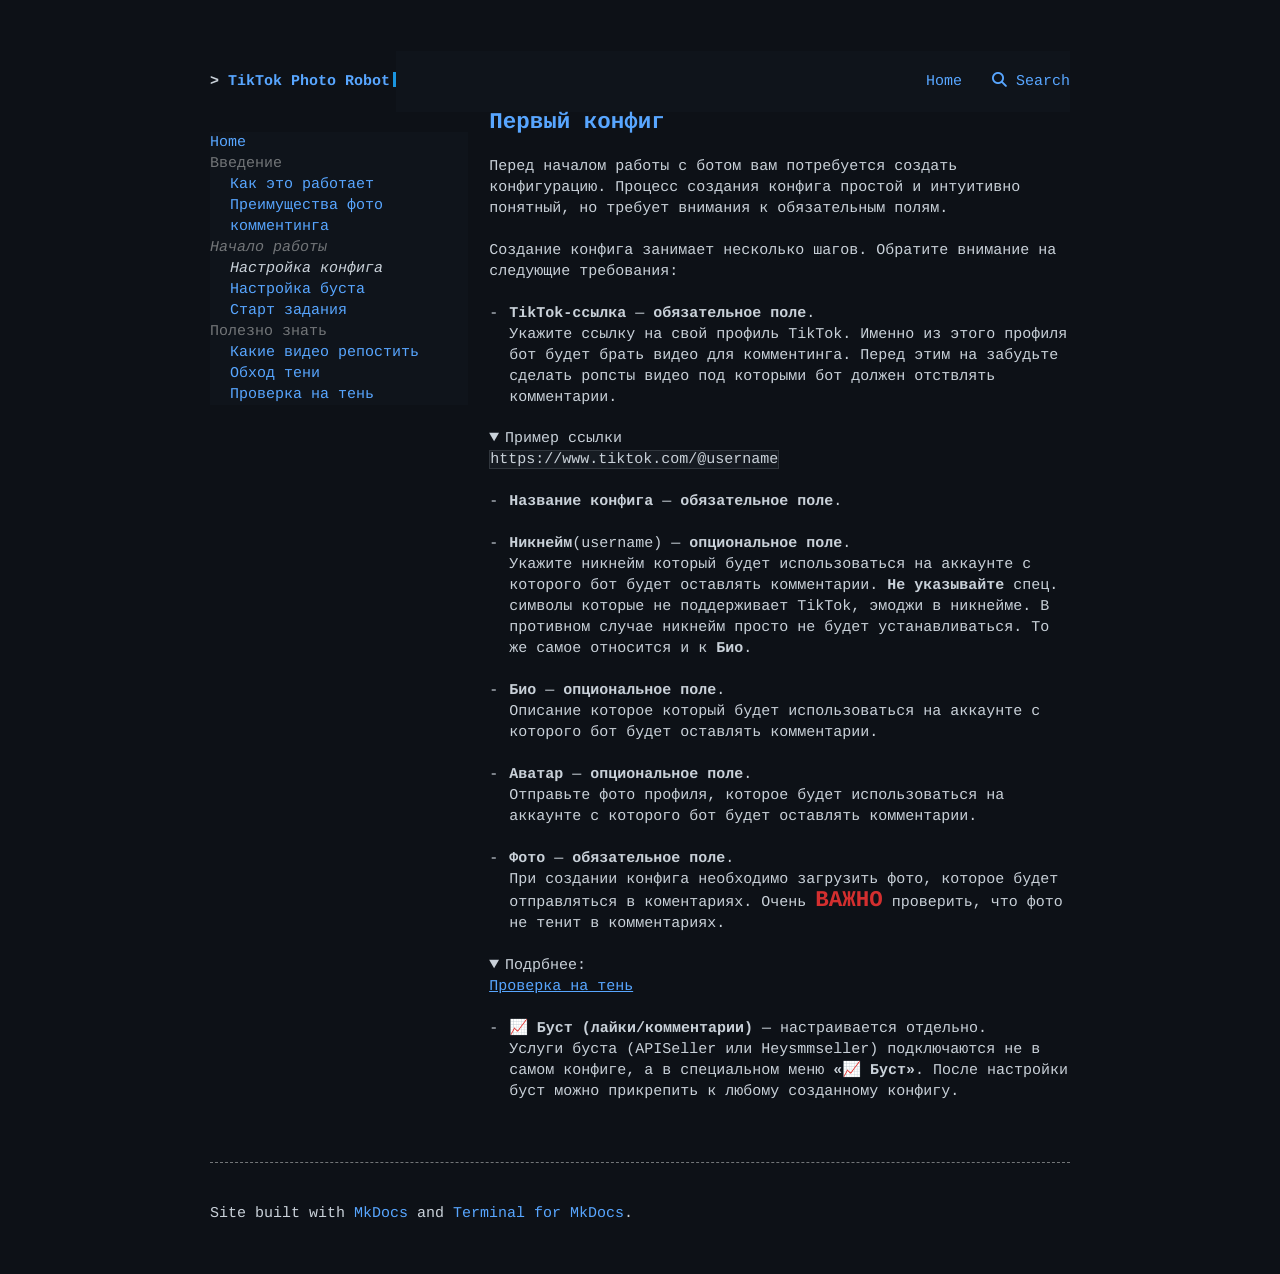
==== начало работы/Настройка конфига/index.html @ ccb89d42 "Deployed  with MkDocs version: 1.6.1" ====
<!DOCTYPE html>
<html lang="en">
<head>
    
    <meta charset="UTF-8">
    <meta name="viewport" content="width=device-width, initial-scale=1.0">
    <meta http-equiv="X-UA-Compatible" content="ie=edge">
    <meta name="generator" content="mkdocs-1.6.1, mkdocs-terminal-4.8.0">
    
    <meta name="description" content="Документация по автоматизации публикации фото в TikTok"> 
     
    <link rel="icon" type="image/png" sizes="192x192" href="../../img/android-chrome-192x192.png" />
<link rel="icon" type="image/png" sizes="512x512" href="../../img/android-chrome-512x512.png" />
<link rel="apple-touch-icon" sizes="180x180" href="../../img/apple-touch-icon.png" />
<link rel="shortcut icon" type="image/png" sizes="48x48" href="../../img/favicon.ico" />
<link rel="icon" type="image/png" sizes="16x16" href="../../img/favicon-16x16.png" />
<link rel="icon" type="image/png" sizes="32x32" href="../../img/favicon-32x32.png" />


    
 
<title>Настройка конфига - TikTok Photo Robot</title>


<link href="../../css/fontawesome/css/fontawesome.min.css" rel="stylesheet">
<link href="../../css/fontawesome/css/solid.min.css" rel="stylesheet">
<link href="../../css/normalize.css" rel="stylesheet">
<link href="../../css/terminal.css" rel="stylesheet">
<link href="../../css/theme.css" rel="stylesheet">
<link href="../../css/theme.tile_grid.css" rel="stylesheet">
<link href="../../css/theme.footer.css" rel="stylesheet">
<!-- default color palette -->
<link href="../../css/palettes/default.css" rel="stylesheet">

<!-- page layout -->
<style>
/* initially set page layout to a one column grid */
.terminal-mkdocs-main-grid {
    display: grid;
    grid-column-gap: 1.4em;
    grid-template-columns: auto;
    grid-template-rows: auto;
}

/*  
*   when side navigation is not hidden, use a two column grid.  
*   if the screen is too narrow, fall back to the initial one column grid layout.
*   in this case the main content will be placed under the navigation panel. 
*/
@media only screen and (min-width: 70em) {
    .terminal-mkdocs-main-grid {
        grid-template-columns: 4fr 9fr;
    }
}</style>



    
    <link href="../../css/terminal-dark.css" rel="stylesheet">  
    
    

    
    <!-- search css support -->
<link href="../../css/search/bootstrap-modal.css" rel="stylesheet">
<!-- search scripts -->
<script>
    var base_url = "../..",
    shortcuts = "{}";
</script>
<script src="../../js/jquery/jquery-1.10.1.min.js" defer></script>
<script src="../../js/bootstrap/bootstrap.min.js" defer></script>
<script src="../../js/mkdocs/base.js" defer></script>
    
    
    
    
    <script src="../../search/main.js"></script>
    

    
</head>

<body class="terminal"><div class="container">
    <div class="terminal-nav">
        <header class="terminal-logo">
            <div id="mkdocs-terminal-site-name" class="logo terminal-prompt"><a href="/" class="no-style">TikTok Photo Robot</a></div>
        </header>
        
        <nav class="terminal-menu">
            
            <ul vocab="https://schema.org/" typeof="BreadcrumbList">
                
                
                <li property="itemListElement" typeof="ListItem">
                    <a href="../.." class="menu-item " property="item" typeof="WebPage">
                        <span property="name">Home</span>
                    </a>
                    <meta property="position" content="0">
                </li>
                
                
                
                
                
                
                
                    
                    


<li property="itemListElement" typeof="ListItem">
    <a href="#" class="menu-item" data-toggle="modal" data-target="#mkdocs_search_modal" property="item" typeof="SearchAction">
        <i aria-hidden="true" class="fa fa-search"></i> <span property="name">Search</span>
    </a>
    <meta property="position" content="1">
</li>
                    
            </ul>
            
        </nav>
    </div>
</div>
        
    <div class="container">
        <div class="terminal-mkdocs-main-grid"><aside id="terminal-mkdocs-side-panel"><nav>
    <ul class="terminal-mkdocs-side-nav-items">
        
          <li class="terminal-mkdocs-side-nav-li">
    
    
    
        
        
            <a class="terminal-mkdocs-side-nav-item" href="../..">Home</a>
        
    
    
    
       </li>
        
          <li class="terminal-mkdocs-side-nav-li">
    
        
        
        
            
    
        
        
            
            
            <span class="
        
    terminal-mkdocs-side-nav-item terminal-mkdocs-side-nav-section-no-index">Введение</span>
        
    
    
        
        
            <ul class="terminal-mkdocs-side-nav-li-ul">
        
            
            
             
                <li class="terminal-mkdocs-side-nav-li-ul-li">
    
        
        
            <a class="terminal-mkdocs-side-nav-item" href="../../%D0%B2%D0%B2%D0%B5%D0%B4%D0%B5%D0%BD%D0%B8%D0%B5/%D0%9A%D0%B0%D0%BA%20%D1%8D%D1%82%D0%BE%20%D1%80%D0%B0%D0%B1%D0%BE%D1%82%D0%B0%D0%B5%D1%82/">Как это работает</a>
        
    
    </li>
            
        
            
            
             
                <li class="terminal-mkdocs-side-nav-li-ul-li">
    
        
        
            <a class="terminal-mkdocs-side-nav-item" href="../../%D0%B2%D0%B2%D0%B5%D0%B4%D0%B5%D0%BD%D0%B8%D0%B5/%D0%BF%D1%80%D0%B5%D0%B8%D0%BC%D1%83%D1%89%D0%B5%D1%81%D1%82%D0%B2%D0%B0%20%D1%84%D0%BE%D1%82%D0%BE-%D0%BA%D0%BE%D0%BC%D0%BC%D0%B5%D0%BD%D1%82%D0%B8%D0%BD%D0%B3%D0%B0/">Преимущества фото комментинга</a>
        
    
    </li>
            
            
    </ul>
        
    
       </li>
        
          <li class="terminal-mkdocs-side-nav-li">
    
        
        
        
            
    
        
        <span class="
        
    terminal-mkdocs-side-nav-item--active terminal-mkdocs-side-nav-section-no-index">Начало работы</span>
    
    
        
        
            <ul class="terminal-mkdocs-side-nav-li-ul">
        
            
            
             
                <li class="terminal-mkdocs-side-nav-li-ul-li">
    
        
        <span class="terminal-mkdocs-side-nav-item--active">Настройка конфига</span>
    
    </li>
            
        
            
            
             
                <li class="terminal-mkdocs-side-nav-li-ul-li">
    
        
        
            <a class="terminal-mkdocs-side-nav-item" href="../%D0%BD%D0%B0%D1%81%D1%82%D1%80%D0%BE%D0%B9%D0%BA%D0%B0%20%D0%B1%D1%83%D1%81%D1%82%D0%B0/">Настройка буста</a>
        
    
    </li>
            
        
            
            
             
                <li class="terminal-mkdocs-side-nav-li-ul-li">
    
        
        
            <a class="terminal-mkdocs-side-nav-item" href="../%D1%81%D1%82%D0%B0%D1%80%D1%82%20%D0%B7%D0%B0%D0%B4%D0%B0%D0%BD%D0%B8%D1%8F/">Старт задания</a>
        
    
    </li>
            
            
    </ul>
        
    
       </li>
        
          <li class="terminal-mkdocs-side-nav-li">
    
        
        
        
            
    
        
        
            
            
            <span class="
        
    terminal-mkdocs-side-nav-item terminal-mkdocs-side-nav-section-no-index">Полезно знать</span>
        
    
    
        
        
            <ul class="terminal-mkdocs-side-nav-li-ul">
        
            
            
             
                <li class="terminal-mkdocs-side-nav-li-ul-li">
    
        
        
            <a class="terminal-mkdocs-side-nav-item" href="../../%D0%BF%D0%BE%D0%BB%D0%B5%D0%B7%D0%BD%D0%BE%20%D0%B7%D0%BD%D0%B0%D1%82%D1%8C/%D0%BA%D0%B0%D0%BA%D0%B8%D0%B5%20%D0%B2%D0%B8%D0%B4%D0%B5%D0%BE%20%D1%80%D0%B5%D0%BF%D0%BE%D1%81%D1%82%D0%B8%D1%82%D1%8C/">Какие видео репостить</a>
        
    
    </li>
            
        
            
            
             
                <li class="terminal-mkdocs-side-nav-li-ul-li">
    
        
        
            <a class="terminal-mkdocs-side-nav-item" href="../../%D0%BF%D0%BE%D0%BB%D0%B5%D0%B7%D0%BD%D0%BE%20%D0%B7%D0%BD%D0%B0%D1%82%D1%8C/%D0%BE%D0%B1%D1%85%D0%BE%D0%B4%20%D1%82%D0%B5%D0%BD%D0%B8/">Обход тени</a>
        
    
    </li>
            
        
            
            
             
                <li class="terminal-mkdocs-side-nav-li-ul-li">
    
        
        
            <a class="terminal-mkdocs-side-nav-item" href="../../%D0%BF%D0%BE%D0%BB%D0%B5%D0%B7%D0%BD%D0%BE%20%D0%B7%D0%BD%D0%B0%D1%82%D1%8C/%D0%BF%D1%80%D0%BE%D0%B2%D0%B5%D1%80%D0%BA%D0%B0%20%D0%BD%D0%B0%20%D1%82%D0%B5%D0%BD%D1%8C/">Проверка на тень</a>
        
    
    </li>
            
            
    </ul>
        
    
       </li>
        
    </ul>
</nav>
</aside>
            <main id="terminal-mkdocs-main-content">
<section id="mkdocs-terminal-content">
    <p><span style="font-size: 1.5em; font-weight: bold; color: #58a6ff;">Первый конфиг</span></p>
<p>Перед началом работы с ботом вам потребуется создать конфигурацию. Процесс создания конфига простой и интуитивно понятный, но требует внимания к обязательным полям.</p>
<p>Создание конфига занимает несколько шагов. Обратите внимание на следующие требования:</p>
<ul>
<li><strong>TikTok-ссылка</strong> — <strong>обязательное поле</strong>.<br />
Укажите ссылку на свой профиль TikTok. Именно из этого профиля бот будет брать видео для комментинга. Перед этим на забудьте сделать ропсты видео под которыми бот должен отствлять комментарии.</li>
</ul>
<details class="note" open="open">
<summary>Пример ссылки</summary>
<p><code>https://www.tiktok.com/@username</code></p>
</details>
<ul>
<li>
<p><strong>Название конфига</strong> — <strong>обязательное поле</strong>.  </p>
</li>
<li>
<p><strong>Никнейм</strong>(username) — <strong>опциональное поле</strong>.<br />
Укажите никнейм который будет использоваться на аккаунте с которого бот будет оставлять комментарии. <strong>Не указывайте</strong> спец. символы которые не поддерживает TikTok, эмоджи в никнейме. В противном случае никнейм просто не будет устанавливаться. То же самое относится и к <strong>Био</strong>.</p>
</li>
<li>
<p><strong>Био</strong> — <strong>опциональное поле</strong>.<br />
Описание которое который будет использоваться на аккаунте с которого бот будет оставлять комментарии.</p>
</li>
<li>
<p><strong>Аватар</strong> — <strong>опциональное поле</strong>.<br />
  Отправьте фото профиля, которое будет использоваться на аккаунте с которого бот будет оставлять комментарии. </p>
</li>
<li>
<p><strong>Фото</strong> — <strong>обязательное поле</strong>.<br />
  При создании конфига необходимо загрузить фото, которое будет отправляться в коментариях. Очень <span style="font-size: 1.5em; font-weight: bold; color: #d32f2f;">ВАЖНО</span> проверить, что фото не тенит в комментариях.</p>
</li>
</ul>
<details class="note" open="open">
<summary>Подрбнее:</summary>
<p><a href="http://127.0.0.1:8000/%D0%BF%D0%BE%D0%BB%D0%B5%D0%B7%D0%BD%D0%BE%20%D0%B7%D0%BD%D0%B0%D1%82%D1%8C/%D0%BF%D1%80%D0%BE%D0%B2%D0%B5%D1%80%D0%BA%D0%B0%20%D0%BD%D0%B0%20%D1%82%D0%B5%D0%BD%D1%8C/">Проверка на тень</a></p>
</details>
<ul>
<li><strong>📈 Буст (лайки/комментарии)</strong> — настраивается отдельно.<br />
  Услуги буста (APISeller или Heysmmseller) подключаются не в самом конфиге, а в специальном меню <strong>«📈 Буст»</strong>. После настройки буст можно прикрепить к любому созданному конфигу.</li>
</ul>
</section>

            </main>
        </div>
        <hr><footer>
    <div class="terminal-mkdocs-footer-grid">
        <div id="terminal-mkdocs-footer-copyright-info">
             Site built with <a href="http://www.mkdocs.org">MkDocs</a> and <a href="https://github.com/ntno/mkdocs-terminal">Terminal for MkDocs</a>.
        </div>
    </div>
</footer>
    </div>

    
    <div class="modal" id="mkdocs_search_modal" tabindex="-1" role="alertdialog" aria-modal="true" aria-labelledby="searchModalLabel">
    <div class="modal-dialog modal-lg" role="search">
        <div class="modal-content">
            <div class="modal-header">
                <h5 class="modal-title" id="searchModalLabel">Search</h5>
                <button type="button" class="close btn btn-default btn-ghost" data-dismiss="modal" aria-label="Close">x</button>
            </div>
            <div class="modal-body">
                <p id="searchInputLabel">Type to start searching</p>
                <form>
                    <div class="form-group">
                        <input type="search" class="form-control" aria-labelledby="searchInputLabel" placeholder="" id="mkdocs-search-query" title="Please enter search terms here">
                    </div>
                </form>
                <div id="mkdocs-search-results" data-no-results-text="No document matches found"></div>
            </div>
            <div class="modal-footer">
            </div>
        </div>
    </div>
</div>
    
    
</body>

</html>
---- css/fontawesome/css/solid.min.css ----
/*!
 * Font Awesome Free 6.2.1 by @fontawesome - https://fontawesome.com
 * License - https://fontawesome.com/license/free (Icons: CC BY 4.0, Fonts: SIL OFL 1.1, Code: MIT License)
 * Copyright 2022 Fonticons, Inc.
 */
:host,:root{--fa-style-family-classic:"Font Awesome 6 Free";--fa-font-solid:normal 900 1em/1 "Font Awesome 6 Free"}@font-face{font-family:"Font Awesome 6 Free";font-style:normal;font-weight:900;font-display:block;src:url(../webfonts/fa-solid-900.woff2) format("woff2"),url(../webfonts/fa-solid-900.ttf) format("truetype")}.fa-solid,.fas{font-weight:900}
---- css/terminal.css ----
/*! terminal.css 0.7.5 | MIT License | github.com/Gioni06/terminal.css */

:root {
    --global-font-size: 15px;
    --global-line-height: 1.4em;
    --global-space: 10px;
    --font-stack: "Menlo", "Monaco", "Lucida Console", "Liberation Mono", "DejaVu Sans Mono", "Bitstream Vera Sans Mono", "Courier New", serif;
    --mono-font-stack: "Menlo", "Monaco", "Lucida Console", "Liberation Mono", "DejaVu Sans Mono", "Bitstream Vera Sans Mono", "Courier New", serif;
    --background-color: #fff;
    --page-width: 60em;
    --font-color: #151515;
    --invert-font-color: #fff;
    --primary-color: #1a95e0;
    --secondary-color: #727578;
    --error-color: #d20962;
    --progress-bar-background: #727578;
    --progress-bar-fill: #151515;
    --code-bg-color: #e8eff2;
    --code-font-color: var(--font-color);
    --input-style: solid;
    --display-h1-decoration: none;
    --block-background-color: var(--background-color);
}

* {
    box-sizing: border-box;
    text-rendering: geometricprecision;
}

*::selection {
    background: var(--primary-color);
    color: var(--invert-font-color);
}

body {
    font-size: var(--global-font-size);
    color: var(--font-color);
    line-height: var(--global-line-height);
    margin: 0;
    font-family: var(--font-stack);
    word-wrap: break-word;
    background-color: var(--background-color);
}

h1,
h2,
h3,
h4,
h5,
h6,
.logo {
    line-height: var(--global-line-height);
}

a {
    cursor: pointer;
    color: var(--primary-color);
    text-decoration: none;
}

a:hover {
    background-color: var(--primary-color);
    color: var(--invert-font-color);
}

em {
    font-size: var(--global-font-size);
    font-style: italic;
    font-family: var(--font-stack);
    color: var(--font-color);
}

blockquote,
code,
em,
strong {
    line-height: var(--global-line-height);
}

blockquote,
code,
footer,
h1,
h2,
h3,
h4,
h5,
h6,
header,
li,
ol,
p,
section,
ul,
.logo {
    float: none;
    margin: 0;
    padding: 0;
}

blockquote,
h1,
ol,
p,
ul,
.logo {
    margin-top: calc(var(--global-space) * 2);
    margin-bottom: calc(var(--global-space) * 2);
}

h1,
.logo {
    position: relative;
    padding: calc(var(--global-space) * 2) 0 calc(var(--global-space) * 2);
    margin: 0;
    overflow: hidden;
    font-weight: 600;
}

h1::after {
    content: "====================================================================================================";
    position: absolute;
    bottom: 5px;
    left: 0;
    display: var(--display-h1-decoration);
}

h1+*,
.logo+* {
    margin-top: 0;
}

h2,
h3,
h4,
h5,
h6 {
    position: relative;
    margin-bottom: var(--global-line-height);
    font-weight: 600;
}

blockquote {
    position: relative;
    padding-left: calc(var(--global-space) * 2);
    overflow: hidden;
}

blockquote::after {
    content: ">\A>\A>\A>\A>\A>\A>\A>\A>\A>\A>\A>\A>\A>\A>\A>\A>\A>\A>\A>\A>\A>\A>\A>\A>\A>\A>\A>\A>\A>\A>\A>\A>\A>\A>\A>\A>\A>\A>\A>\A>\A>\A>\A>\A>\A>\A>\A>\A>\A>\A>\A>\A>\A>\A>\A>\A>\A>\A>\A>\A>\A>\A>\A>\A>\A>\A>\A>\A>\A>\A>\A>\A>\A>\A>\A>\A>\A>\A>\A>\A>\A>\A>\A>\A>\A>\A>\A>\A>\A>\A>\A>\A>\A>\A>\A>\A>\A>\A>\A>";
    white-space: pre;
    position: absolute;
    top: 0;
    left: 0;
    line-height: var(--global-line-height);
    color: #9ca2ab;
}

blockquote>*:last-child {
    margin-bottom: 0;
}

code {
    font-weight: inherit;
    background-color: var(--code-bg-color);
    font-family: var(--mono-font-stack);
}

code::after,
code::before {
    content: "`";
    display: inline;
}

pre code::after,
pre code::before {
    content: "";
}

pre {
    display: block;
    word-break: break-all;
    word-wrap: break-word;
    color: var(--secondary-color);
    background-color: var(--block-background-color);
    border: 1px solid var(--secondary-color);
    padding: var(--global-space);
    white-space: pre-wrap;
    white-space: -moz-pre-wrap;
    white-space: -o-pre-wrap;
}

pre code {
    overflow-x: scroll;
    padding: 0;
    margin: 0;
    display: inline-block;
    min-width: 100%;
    font-family: var(--mono-font-stack);
    background-color: var(--block-background-color);
}

.terminal blockquote,
.terminal h1,
.terminal h2,
.terminal h3,
.terminal h4,
.terminal h5,
.terminal h6,
.terminal strong,
.terminal .logo {
    font-size: var(--global-font-size);
    font-style: normal;
    font-family: var(--font-stack);
}

.terminal code {
    font-size: var(--global-font-size);
    font-style: normal;
}

.terminal-prompt {
    position: relative;
    white-space: nowrap;
}

.terminal-prompt::before {
    content: "> ";
}

.terminal-prompt::after {
    content: "";
    animation: cursor 800ms infinite;
    background: var(--primary-color);
    border-radius: 0;
    display: inline-block;
    height: 1em;
    margin-left: 0.2em;
    width: 3px;
    bottom: -2px;
    position: relative;
}

@keyframes cursor {
    0% {
        opacity: 0;
    }
    50% {
        opacity: 1;
    }
    100% {
        opacity: 0;
    }
}

@keyframes cursor {
    0% {
        opacity: 0;
    }
    50% {
        opacity: 1;
    }
    100% {
        opacity: 0;
    }
}

li,
li>ul>li {
    position: relative;
    display: block;
    padding-left: calc(var(--global-space) * 2);
}

nav>ul>li {
    padding-left: 0;
}

li::after {
    position: absolute;
    top: 0;
    left: 0;
}

ul>li::after {
    content: "-";
}

nav ul>li::after {
    content: "";
}

ol li::before {
    content: counters(item, ".") ". ";
    counter-increment: item;
}

ol ol li::before {
    content: counters(item, ".") " ";
    counter-increment: item;
}

.terminal-menu li::after,
.terminal-menu li::before {
    display: none;
}

ol {
    counter-reset: item;
}

ol li:nth-child(n+10)::after {
    left: -7px;
}

ol ol {
    margin-top: 0;
    margin-bottom: 0;
}

.terminal-menu {
    width: 100%;
}

.terminal-nav {
    display: flex;
    flex-direction: column;
    align-items: flex-start;
}

ul ul {
    margin-top: 0;
    margin-bottom: 0;
}

.terminal-menu ul {
    list-style-type: none;
    padding: 0 !important;
    display: flex;
    flex-direction: column;
    width: 100%;
    flex-grow: 1;
    font-size: var(--global-font-size);
    margin-top: 0;
}

.terminal-menu li {
    display: flex;
    margin: 0 0 0.5em;
    padding: 0;
}

ol.terminal-toc li {
    border-bottom: 1px dotted var(--secondary-color);
    padding: 0;
    margin-bottom: 15px;
}

.terminal-menu li:last-child {
    margin-bottom: 0;
}

ol.terminal-toc li a {
    margin: 4px 4px 4px 0;
    background: var(--background-color);
    position: relative;
    top: 6px;
    text-align: left;
    padding-right: 4px;
}

.terminal-menu li a:not(.btn) {
    text-decoration: none;
    display: block;
    width: 100%;
    border: none;
    color: var(--secondary-color);
}

.terminal-menu li a.active {
    color: var(--font-color);
}

.terminal-menu li a:hover {
    background: none;
    color: inherit;
}

ol.terminal-toc li::before {
    content: counters(item, ".") ". ";
    counter-increment: item;
    position: absolute;
    right: 0;
    background: var(--background-color);
    padding: 4px 0 4px 4px;
    bottom: -8px;
}

ol.terminal-toc li a:hover {
    background: var(--primary-color);
    color: var(--invert-font-color);
}

hr {
    position: relative;
    overflow: hidden;
    margin: calc(var(--global-space) * 4) 0;
    border: 0;
    border-bottom: 1px dashed var(--secondary-color);
}

p {
    margin: 0 0 var(--global-line-height);
}

.container {
    max-width: var(--page-width);
}

.container,
.container-fluid {
    margin: 0 auto;
    padding: 0 calc(var(--global-space) * 2);
}

img {
    max-width: 100%;
}

.progress-bar {
    height: 8px;
    background-color: var(--progress-bar-background);
    margin: 12px 0;
}

.progress-bar.progress-bar-show-percent {
    margin-top: 38px;
}

.progress-bar-filled {
    background-color: var(--progress-bar-fill);
    height: 100%;
    transition: width 0.3s ease;
    position: relative;
    width: 0;
}

.progress-bar-filled::before {
    content: "";
    border: 6px solid transparent;
    border-top-color: var(--progress-bar-fill);
    position: absolute;
    top: -6px;
    right: -6px;
}

.progress-bar-filled::after {
    color: var(--progress-bar-fill);
    content: attr(data-filled);
    display: block;
    font-size: 12px;
    white-space: nowrap;
    position: absolute;
    border: 6px solid transparent;
    top: -32px;
    right: 0;
    transform: translateX(50%);
}

.progress-bar-no-arrow>.progress-bar-filled::before,
.progress-bar-no-arrow>.progress-bar-filled::after {
    content: "";
    display: none;
    visibility: hidden;
    opacity: 0;
}

table {
    width: 100%;
    border-collapse: collapse;
    margin: var(--global-line-height) 0;
    color: var(--font-color);
    font-size: var(--global-font-size);
}

table td,
table th {
    vertical-align: top;
    border: 1px solid var(--font-color);
    line-height: var(--global-line-height);
    padding: calc(var(--global-space) / 2);
    font-size: 1em;
}

table thead tr th {
    font-size: 1em;
    vertical-align: middle;
    font-weight: 700;
}

table tfoot tr th {
    font-weight: 500;
}

table caption {
    font-size: 1em;
    margin: 0 0 1em;
}

.form {
    width: 100%;
}

fieldset {
    border: 1px solid var(--font-color);
    padding: 1em;
}

label {
    font-size: 1em;
    color: var(--font-color);
}

input[type="email"],
input[type="text"],
input[type="number"],
input[type="password"],
input[type="search"],
input[type="date"],
input[type="time"] {
    border: 1px var(--input-style) var(--font-color);
    width: 100%;
    padding: 0.7em 0.5em;
    font-size: 1em;
    font-family: var(--font-stack);
    /* stylelint-disable */
    -webkit-appearance: none;
    -moz-appearance: none;
    /* stylelint-enable */
    appearance: none;
    border-radius: 0;
}

input[type="email"]:active,
input[type="text"]:active,
input[type="number"]:active,
input[type="password"]:active,
input[type="search"]:active,
input[type="date"]:active,
input[type="time"]:active,
input[type="email"]:focus,
input[type="text"]:focus,
input[type="number"]:focus,
input[type="password"]:focus,
input[type="search"]:focus,
input[type="date"]:focus,
input[type="time"]:focus {
    outline: none;
    /* stylelint-disable */
    -webkit-appearance: none;
    -moz-appearance: none;
    /* stylelint-enable */
    appearance: none;
    border: 1px solid var(--font-color);
}

input[type="text"]:not(:placeholder-shown):invalid,
input[type="email"]:not(:placeholder-shown):invalid,
input[type="password"]:not(:placeholder-shown):invalid,
input[type="search"]:not(:placeholder-shown):invalid,
input[type="number"]:not(:placeholder-shown):invalid,
input[type="date"]:not(:placeholder-shown):invalid,
input[type="time"]:not(:placeholder-shown):invalid {
    border-color: var(--error-color);
}

input,
textarea {
    color: var(--font-color);
    background-color: var(--background-color);
}

input::placeholder,
textarea::placeholder {
    color: var(--secondary-color) !important;
    opacity: 1;
}

textarea {
    height: auto;
    width: 100%;
    resize: none;
    border: 1px var(--input-style) var(--font-color);
    padding: 0.5em;
    font-size: 1em;
    font-family: var(--font-stack);
    appearance: none;
    border-radius: 0;
}

textarea:focus {
    outline: none;
    /* stylelint-disable */
    -webkit-appearance: none;
    -moz-appearance: none;
    /* stylelint-enable */
    appearance: none;
    border: 1px solid var(--font-color);
}

textarea:not(:placeholder-shown):invalid {
    border-color: var(--error-color);
}

select {
    border: 1px var(--input-style) var(--font-color);
    width: 100%;
    padding: .7em .5em;
    font-size: 1em;
    font-family: var(--font-stack);
    color: var(--font-color);
    border-radius: 0;
    /* stylelint-disable */
    -webkit-appearance: none;
    -moz-appearance: none;
    /* stylelint-enable */
    background-color: var(--background-color);
    background-image: url("data:image/svg+xml;utf8,<svg fill='currentColor' height='24' viewBox='0 0 24 24' width='24' xmlns='http://www.w3.org/2000/svg'><path d='M7 10l5 5 5-5z'/><path d='M0 0h24v24H0z' fill='none'/></svg>");
    background-repeat: no-repeat;
    background-position: right .5em bottom .5em;
}

input:-webkit-autofill,
input:-webkit-autofill:hover,
input:-webkit-autofill:focus textarea:-webkit-autofill,
textarea:-webkit-autofill:hover textarea:-webkit-autofill:focus,
select:-webkit-autofill,
select:-webkit-autofill:hover,
select:-webkit-autofill:focus {
    border: 1px solid var(--font-color);
    -webkit-text-fill-color: var(--font-color);
    box-shadow: 0 0 0 1e3pxx var(--invert-font-color) inset;
    transition: background-color 5e3ss ease-in-out 0s;
}

.form-group {
    margin-bottom: var(--global-line-height);
    overflow: auto;
}

.btn {
    border-style: solid;
    border-width: 1px;
    display: inline-flex;
    -ms-flex-align: center;
    align-items: center;
    -ms-flex-pack: center;
    justify-content: center;
    cursor: pointer;
    outline: none;
    padding: 0.65em 2em;
    font-size: 1em;
    font-family: inherit;
    user-select: none;
    position: relative;
    z-index: 1;
}

.btn:active {
    box-shadow: none;
}

.btn.btn-ghost {
    border-color: var(--font-color);
    color: var(--font-color);
    background-color: transparent;
}

.btn.btn-ghost:focus,
.btn.btn-ghost:hover {
    border-color: var(--tertiary-color);
    color: var(--tertiary-color);
    z-index: 2;
}

.btn.btn-ghost:hover {
    background-color: transparent;
}

.btn-block {
    width: 100%;
    display: flex;
}

.btn-default {
    background-color: var(--font-color);
    border-color: var(--invert-font-color);
    color: var(--invert-font-color);
}

.btn-default:hover,
.btn-default:focus:not(.btn-ghost) {
    background-color: var(--secondary-color);
    color: var(--invert-font-color);
}

.btn-default.btn-ghost:focus,
.btn-default.btn-ghost:hover {
    border-color: var(--secondary-color);
    color: var(--secondary-color);
    z-index: 2;
}

.btn-error {
    color: var(--invert-font-color);
    background-color: var(--error-color);
    border: 1px solid var(--error-color);
}

.btn-error:hover,
.btn-error:focus:not(.btn-ghost) {
    background-color: var(--error-color);
    border-color: var(--error-color);
}

.btn-error.btn-ghost {
    border-color: var(--error-color);
    color: var(--error-color);
}

.btn-error.btn-ghost:focus,
.btn-error.btn-ghost:hover {
    border-color: var(--error-color);
    color: var(--error-color);
    z-index: 2;
}

.btn-primary {
    color: var(--invert-font-color);
    background-color: var(--primary-color);
    border: 1px solid var(--primary-color);
}

.btn-primary:hover,
.btn-primary:focus:not(.btn-ghost) {
    background-color: var(--primary-color);
    border-color: var(--primary-color);
}

.btn-primary.btn-ghost {
    border-color: var(--primary-color);
    color: var(--primary-color);
}

.btn-primary.btn-ghost:focus,
.btn-primary.btn-ghost:hover {
    border-color: var(--primary-color);
    color: var(--primary-color);
    z-index: 2;
}

.btn-small {
    padding: 0.5em 1.3em !important;
    font-size: 0.9em !important;
}

.btn-group {
    overflow: auto;
}

.btn-group .btn {
    float: left;
}

.btn-group .btn-ghost:not(:first-child) {
    margin-left: -1px;
}

.terminal-card {
    border: 1px solid var(--secondary-color);
}

.terminal-card>header {
    color: var(--invert-font-color);
    text-align: center;
    background-color: var(--secondary-color);
    padding: 0.5em 0;
}

.terminal-card>div:first-of-type {
    padding: var(--global-space);
}

.terminal-timeline {
    position: relative;
    padding-left: 70px;
}

.terminal-timeline::before {
    content: ' ';
    background: var(--secondary-color);
    display: inline-block;
    position: absolute;
    left: 35px;
    width: 2px;
    height: 100%;
    z-index: 400;
}

.terminal-timeline .terminal-card {
    margin-bottom: 25px;
}

.terminal-timeline .terminal-card::before {
    content: ' ';
    background: var(--invert-font-color);
    border: 2px solid var(--secondary-color);
    display: inline-block;
    position: absolute;
    margin-top: 25px;
    left: 26px;
    width: 15px;
    height: 15px;
    z-index: 400;
}

.terminal-alert {
    color: var(--font-color);
    padding: 1em;
    border: 1px solid var(--font-color);
    margin-bottom: var(--global-space);
}

.terminal-alert-error {
    color: var(--error-color);
    border-color: var(--error-color);
}

.terminal-alert-primary {
    color: var(--primary-color);
    border-color: var(--primary-color);
}


/* stylelint-disable */

@media screen and (min-width: 960px) {
    /* stylelint-enable */
    label {
        display: block;
        width: 100%;
    }
    pre::-webkit-scrollbar {
        height: 3px;
    }
}


/* stylelint-disable */

@media screen and (min-width: 480px) {
    /* stylelint-enable */
    form {
        width: 100%;
    }
}


/* stylelint-disable */

@media screen and (min-width: 30rem) {
    /* stylelint-enable */
    .terminal-nav {
        flex-direction: row;
        align-items: center;
    }
    .terminal-menu ul {
        flex-direction: row;
        place-items: center flex-end;
        justify-content: flex-end;
        margin-top: calc(var(--global-space) * 2);
    }
    .terminal-menu li {
        margin: 0 2em 0 0;
    }
    .terminal-menu li:last-child {
        margin-right: 0;
    }
}

.terminal-media:not(:last-child) {
    margin-bottom: 1.25rem;
}

.terminal-media-left {
    padding-right: var(--global-space);
}

.terminal-media-left,
.terminal-media-right {
    display: table-cell;
    vertical-align: top;
}

.terminal-media-right {
    padding-left: var(--global-space);
}

.terminal-media-body {
    display: table-cell;
    vertical-align: top;
}

.terminal-media-heading {
    font-size: 1em;
    font-weight: 700;
}

.terminal-media-content {
    margin-top: 0.3rem;
}

.terminal-placeholder {
    background-color: var(--secondary-color);
    text-align: center;
    color: var(--font-color);
    font-size: 1rem;
    border: 1px solid var(--secondary-color);
}

figure>img {
    padding: 0;
}

.terminal-avatarholder {
    width: calc(var(--global-space) * 5);
    height: calc(var(--global-space) * 5);
}

.terminal-avatarholder img {
    padding: 0;
}

figure {
    margin: 0;
}

figure>figcaption {
    color: var(--secondary-color);
    text-align: center;
}

.terminal-banner {
    background-color: var(--font-color);
    color: var(--invert-font-color);
    padding: calc(var(--global-space) * 2);
    width: 100%;
    display: flex;
    flex-direction: column;
    gap: 1rem;
}

.terminal-banner>.container {
    max-width: var(--page-width);
}

.terminal-banner>.container,
.terminal-banner>.container-fluid {
    margin: 0 auto;
    padding: 0;
}


/* stylelint-disable */

@media screen and (min-width: 30rem) {
    /* stylelint-enable */
    .terminal-banner {
        flex-direction: row;
    }
}

.hljs {
    display: block;
    overflow-x: auto;
    padding: 0.5em;
    background: var(--block-background-color);
    color: var(--font-color);
}

.hljs-comment,
.hljs-quote {
    color: var(--secondary-color);
}

.hljs-variable {
    color: var(--font-color);
}


/* stylelint-disable */

.hljs-keyword,
.hljs-selector-tag,
.hljs-built_in,
.hljs-name,
.hljs-tag {
    /* stylelint-enable */
    color: var(--primary-color);
}

.hljs-string,
.hljs-title,
.hljs-section,
.hljs-attribute,
.hljs-literal,
.hljs-template-tag,
.hljs-template-variable,
.hljs-type,
.hljs-addition {
    color: var(--secondary-color);
}

.hljs-string {
    color: var(--secondary-color);
}

.hljs-deletion,
.hljs-selector-attr,
.hljs-selector-pseudo,
.hljs-meta {
    color: var(--primary-color);
}

.hljs-doctag {
    color: var(--secondary-color);
}

.hljs-attr {
    color: var(--primary-color);
}

.hljs-symbol,
.hljs-bullet,
.hljs-link {
    color: var(--primary-color);
}

.hljs-emphasis {
    font-style: italic;
}

.hljs-strong {
    font-weight: bold;
}
---- css/theme.css ----
/*! Terminal for MkDocs | MIT License | github.com/ntno/mkdocs-terminal */


/*! terminal.css 0.7.5  | MIT License | github.com/Gioni06/terminal.css */

body {
    padding-top: 50px;
    padding-bottom: 50px;
}


/* underline links in main content (except header anchor links) */

#terminal-mkdocs-main-content a:not(.headerlink) {
    text-decoration: underline;
}


/* do not underline button links */

a.btn {
    text-decoration: none !important;
}

.terminal-mkdocs-side-nav-item--active {
    font-style: italic;
}

.terminal-mkdocs-side-nav-section-no-index {
    color: var(--secondary-color);
}

.terminal-mkdocs-pad-to-match-side-nav {
    padding-top: calc(var(--global-space) * 2);
}

.terminal-mkdocs-thin-border {
    border: solid !important;
    border-color: var(--secondary-color) !important;
    border-width: thin !important;
}

.terminal-mkdocs-macro-error-banner {
    border-style: solid;
    border-width: 1px;
    display: inline-flex;
    align-items: center;
    justify-content: center;
    padding: .65em 2em;
    border-color: var(--error-color);
}

p.terminal-mkdocs-macro-error-banner {
    color: var(--font-color);
}

p.terminal-mkdocs-macro-error-banner>code {
    color: var(--code-font-color);
}


/* set figcaption paragraph text to the secondary color.  this occurs when using markdown inside the figcaption */

figure>figcaption>p {
    color: var(--secondary-color);
}


/* ***************************************************************** */


/* Terminal.css Overrides */


/* ***************************************************************** */


/* don't display backticks on `code` items, just highlight */

code::after,
code::before {
    content: "" !important;
    display: inline;
}


/* use the `code-bg-color` and `code-font-color` for `<code>` blocks */

pre code {
    background-color: var(--code-bg-color);
    color: var(--code-font-color);
}
---- css/theme.tile_grid.css ----
/*! Terminal for MkDocs | MIT License | github.com/ntno/mkdocs-terminal */

.terminal-mkdocs-tile-grid {
    display: grid;
    grid-gap: 1em;
    grid-template-rows: auto;
    grid-template-columns: repeat(auto-fit, minmax(calc(var(--page-width) / 6), 1fr));
}


/* center link text within the tile */

.terminal-mkdocs-tile {
    border: none;
    text-align: center;
}


/* center images within the tile */

.terminal-mkdocs-tile div>figure>img,
.terminal-mkdocs-tile div>figure>a>img {
    display: block;
    margin-left: auto;
    margin-right: auto;
}
---- css/theme.footer.css ----
/* grid for footer */

.terminal-mkdocs-footer-grid {
    display: grid;
    grid-row-gap: 2em;
    grid-column-gap: 2em;
    grid-template-columns: auto;
    grid-template-rows: auto;
}


/* place prev/next links to the right of copyright info when screen is wide enough */

@media only screen and (min-width: 50em) {
    .terminal-mkdocs-footer-grid {
        grid-template-columns: 6fr 3fr;
    }
    #terminal-mkdocs-footer-prev-next {
        text-align: right;
    }
}

#terminal-mkdocs-footer-copyright-info {
    text-align: left;
}
---- css/palettes/default.css ----
/*! terminal.css 0.7.5 | MIT License | github.com/Gioni06/terminal.css */


/* this document is intentionally left empty.  for root configuration, see terminal/css/terminal.css */
---- css/terminal-dark.css ----
:root {
  --bg: #0d1117;
  --bg-soft: #0f141b;
  --fg: #c9d1d9;
  --fg-muted: #8b949e;
  --accent: #58a6ff;
  --code-bg: #161b22;
  --code-fg: #c9d1d9;
  --border: #30363d;
}

body { background: var(--bg) !important; color: var(--fg) !important; }
a { color: var(--accent) !important; }
nav, .md-sidebar, .sidebar, .toc, .md-nav {
  background: var(--bg-soft) !important;
  color: var(--fg) !important;
  border-color: var(--border) !important;
}
pre, code {
  background: var(--code-bg) !important;
  color: var(--code-fg) !important;
  border: 1px solid var(--border) !important;
}

/* Вложенные пункты меню — как подпапки (Terminal theme) */
.sidebar ul ul {
  margin-left: 14px !important;
  padding-left: 10px !important;
  border-left: 1px solid var(--border) !important;
}

.sidebar ul ul li {
  margin-left: 0 !important;
}

.sidebar ul ul li a {
  opacity: 0.9 !important;
  font-size: 0.96em !important;
}
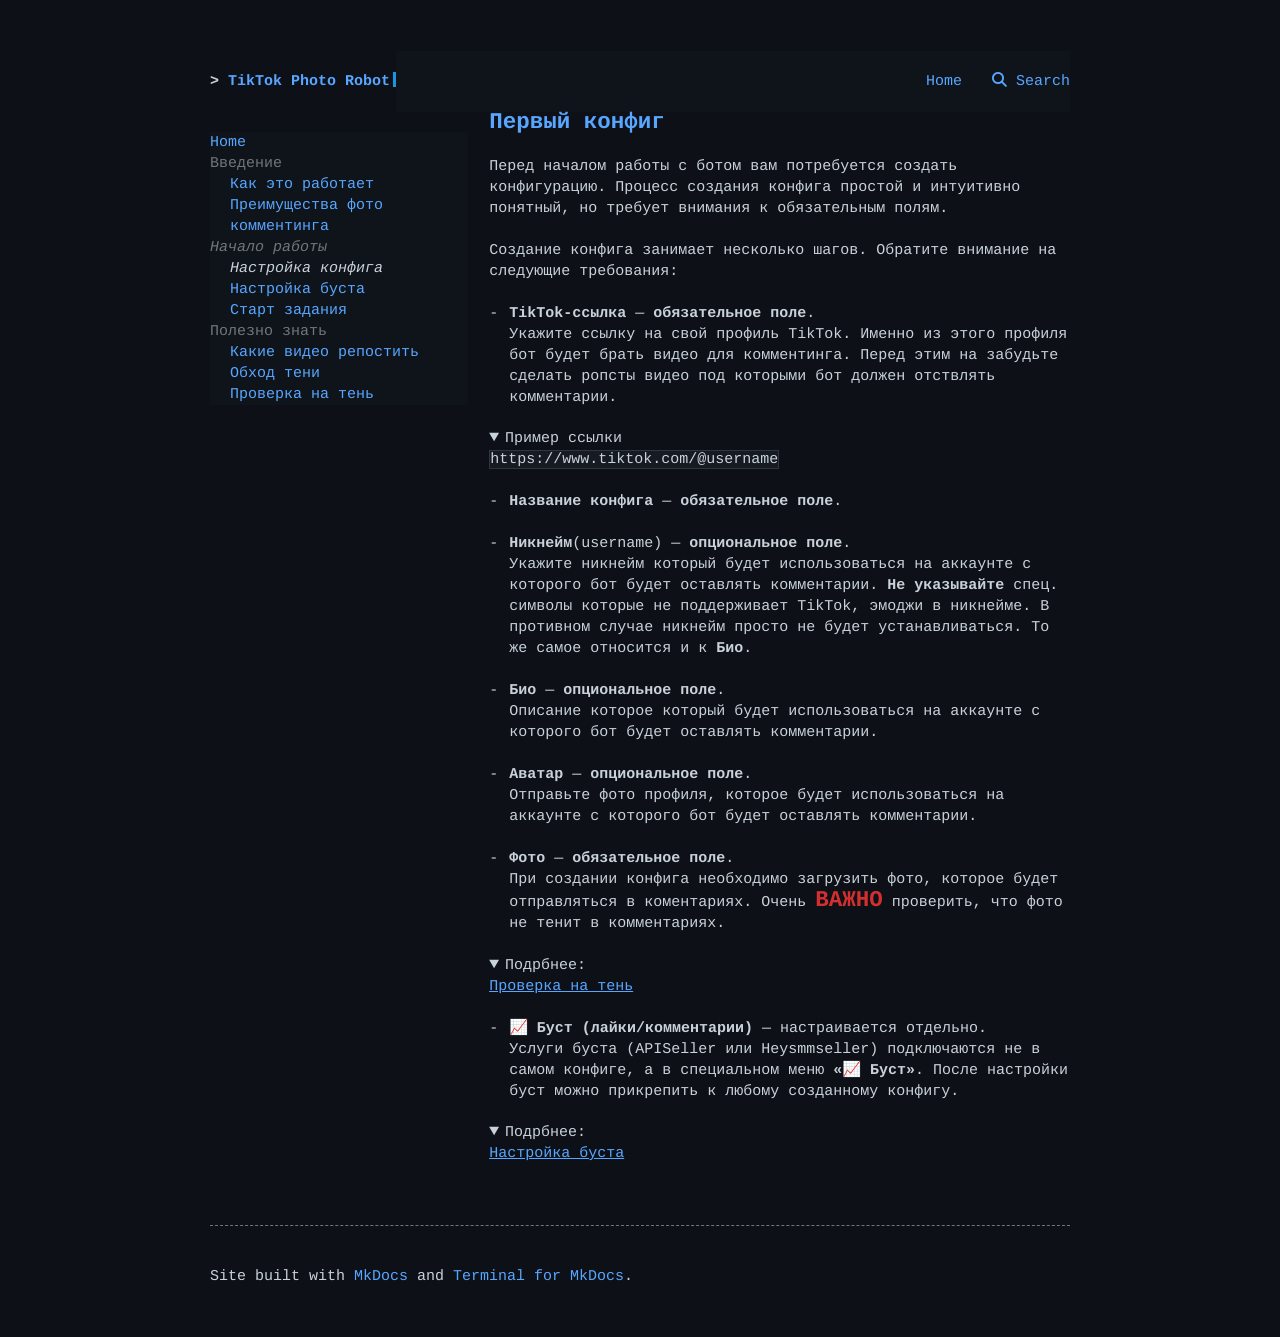
==== commit ec2cac49: "Deployed  with MkDocs version: 1.6.1" ====
--- a/начало работы/Настройка конфига/index.html
+++ b/начало работы/Настройка конфига/index.html
@@ -354,12 +354,16 @@
 </ul>
 <details class="note" open="open">
 <summary>Подрбнее:</summary>
-<p><a href="http://127.0.0.1:8000/%D0%BF%D0%BE%D0%BB%D0%B5%D0%B7%D0%BD%D0%BE%20%D0%B7%D0%BD%D0%B0%D1%82%D1%8C/%D0%BF%D1%80%D0%BE%D0%B2%D0%B5%D1%80%D0%BA%D0%B0%20%D0%BD%D0%B0%20%D1%82%D0%B5%D0%BD%D1%8C/">Проверка на тень</a></p>
+<p><a href="https://tiktok-photo-bot.github.io/docs/%D0%BF%D0%BE%D0%BB%D0%B5%D0%B7%D0%BD%D0%BE%20%D0%B7%D0%BD%D0%B0%D1%82%D1%8C/%D0%BF%D1%80%D0%BE%D0%B2%D0%B5%D1%80%D0%BA%D0%B0%20%D0%BD%D0%B0%20%D1%82%D0%B5%D0%BD%D1%8C/">Проверка на тень</a></p>
 </details>
 <ul>
 <li><strong>📈 Буст (лайки/комментарии)</strong> — настраивается отдельно.<br />
   Услуги буста (APISeller или Heysmmseller) подключаются не в самом конфиге, а в специальном меню <strong>«📈 Буст»</strong>. После настройки буст можно прикрепить к любому созданному конфигу.</li>
 </ul>
+<details class="note" open="open">
+<summary>Подрбнее:</summary>
+<p><a href="https://tiktok-photo-bot.github.io/docs/%D0%BF%D0%BE%D0%BB%D0%B5%D0%B7%D0%BD%D0%BE%20%D0%B7%D0%BD%D0%B0%D1%82%D1%8C/%D0%BF%D1%80%D0%BE%D0%B2%D0%B5%D1%80%D0%BA%D0%B0%20%D0%BD%D0%B0%20%D1%82%D0%B5%D0%BD%D1%8C/">Настройка буста</a></p>
+</details>
 </section>
 
             </main>
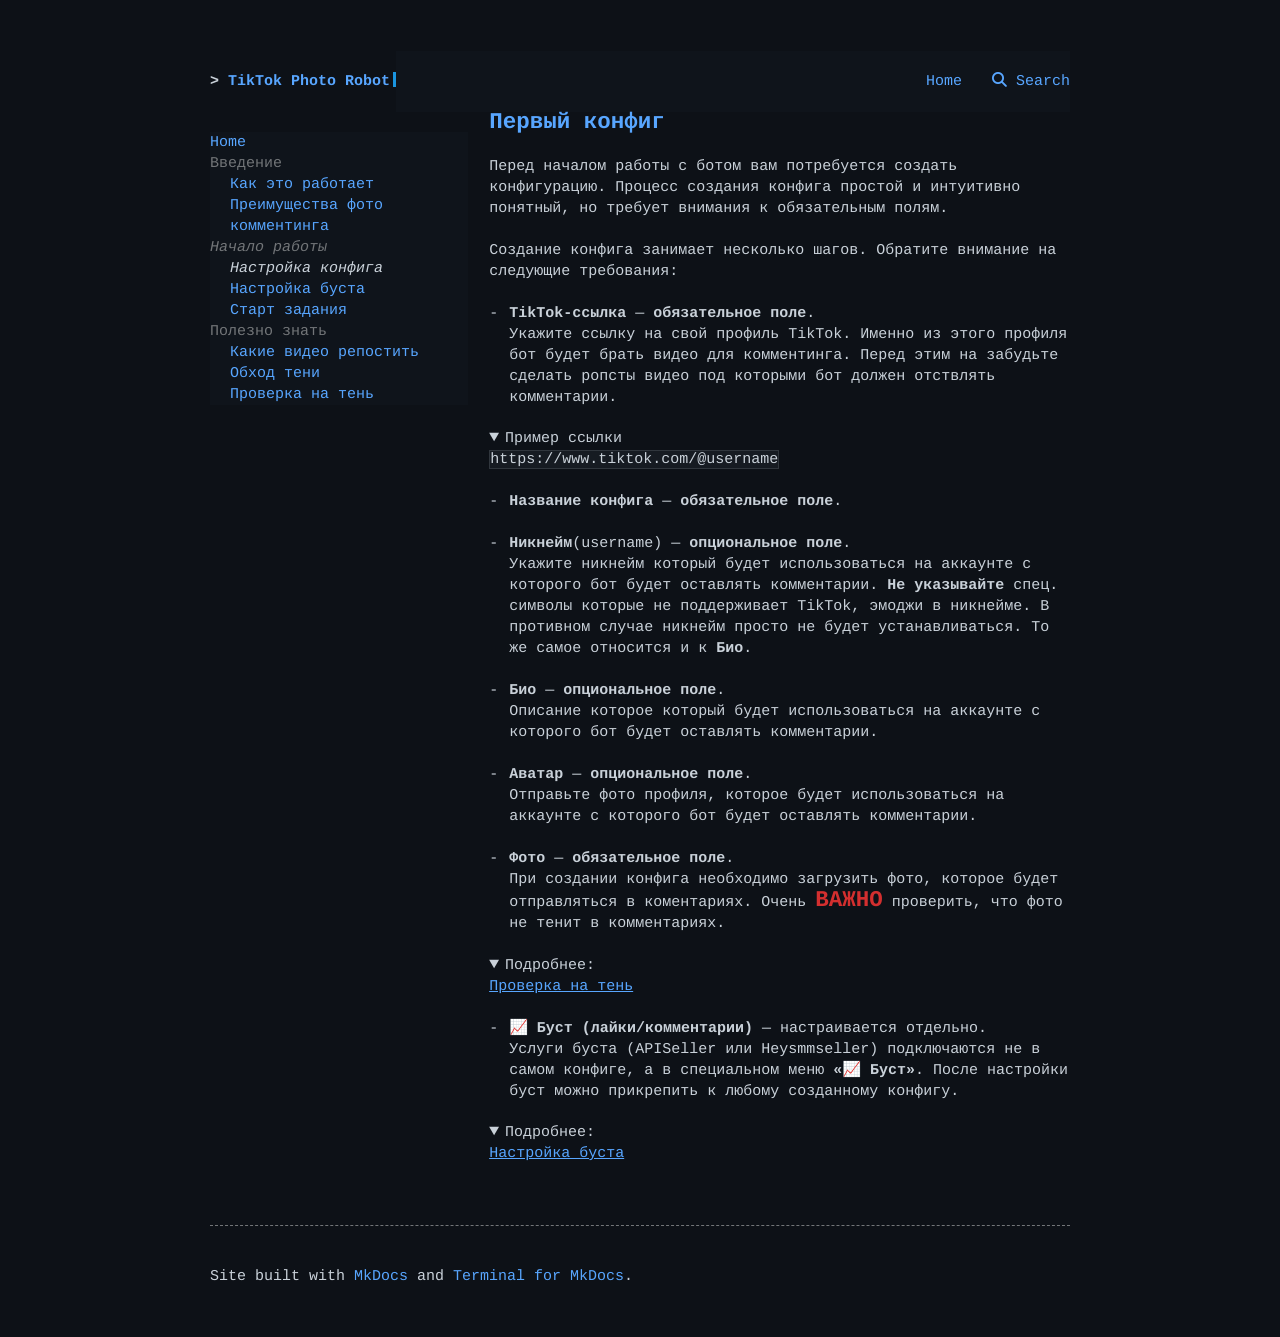
==== commit d9a7c699: "Deployed  with MkDocs version: 1.6.1" ====
--- a/начало работы/Настройка конфига/index.html
+++ b/начало работы/Настройка конфига/index.html
@@ -353,7 +353,7 @@
 </li>
 </ul>
 <details class="note" open="open">
-<summary>Подрбнее:</summary>
+<summary>Подробнее:</summary>
 <p><a href="https://tiktok-photo-bot.github.io/docs/%D0%BF%D0%BE%D0%BB%D0%B5%D0%B7%D0%BD%D0%BE%20%D0%B7%D0%BD%D0%B0%D1%82%D1%8C/%D0%BF%D1%80%D0%BE%D0%B2%D0%B5%D1%80%D0%BA%D0%B0%20%D0%BD%D0%B0%20%D1%82%D0%B5%D0%BD%D1%8C/">Проверка на тень</a></p>
 </details>
 <ul>
@@ -361,8 +361,8 @@
   Услуги буста (APISeller или Heysmmseller) подключаются не в самом конфиге, а в специальном меню <strong>«📈 Буст»</strong>. После настройки буст можно прикрепить к любому созданному конфигу.</li>
 </ul>
 <details class="note" open="open">
-<summary>Подрбнее:</summary>
-<p><a href="https://tiktok-photo-bot.github.io/docs/%D0%BF%D0%BE%D0%BB%D0%B5%D0%B7%D0%BD%D0%BE%20%D0%B7%D0%BD%D0%B0%D1%82%D1%8C/%D0%BF%D1%80%D0%BE%D0%B2%D0%B5%D1%80%D0%BA%D0%B0%20%D0%BD%D0%B0%20%D1%82%D0%B5%D0%BD%D1%8C/">Настройка буста</a></p>
+<summary>Подробнее:</summary>
+<p><a href="https://tiktok-photo-bot.github.io/docs/начало%20работы/настройка%20буста/">Настройка буста</a></p>
 </details>
 </section>
 
